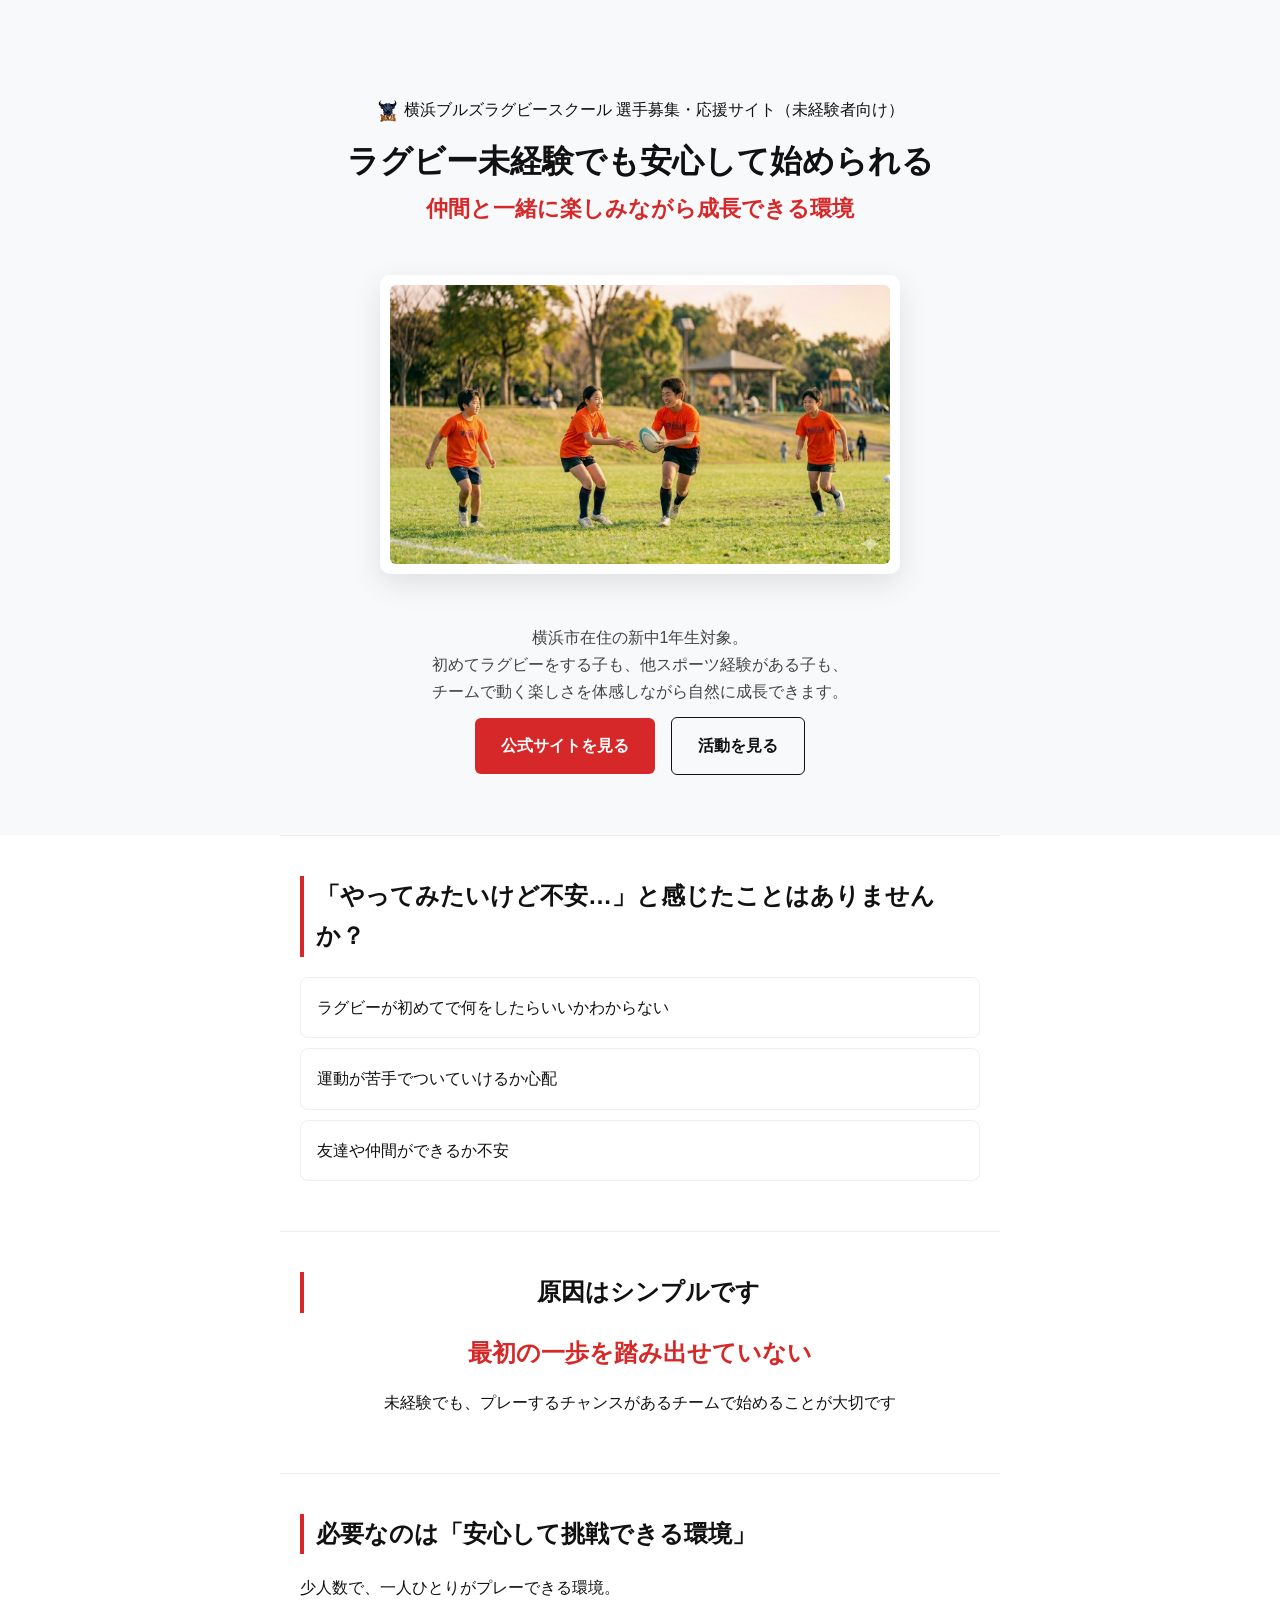
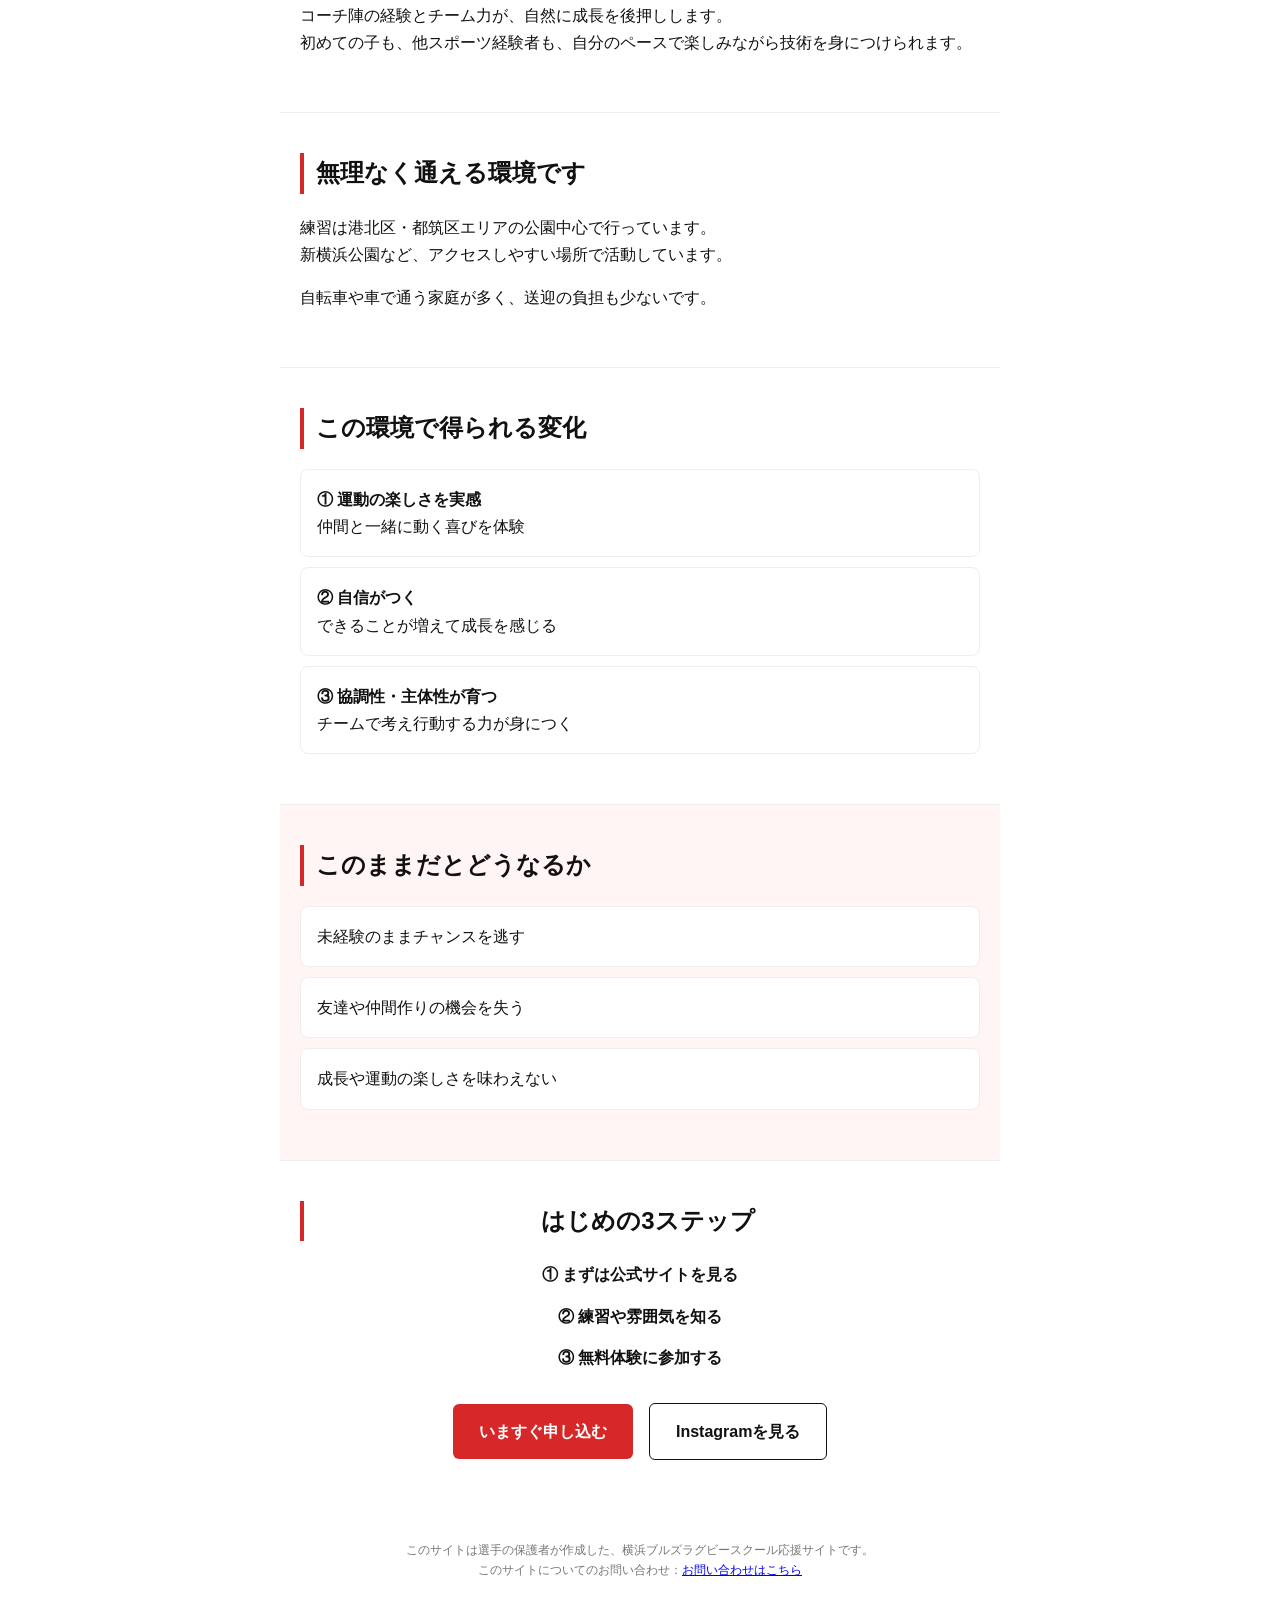
==== beginners/index.html @ faf9c1c5 "初回コミット：サイトを追加" ====
<!doctype html>
<html lang="ja">
<head>
  <meta charset="utf-8" />
  <meta name="viewport" content="width=device-width,initial-scale=1" />
  <title>横浜ブルズラグビースクール（未経験者向け）</title>
  <meta name="description" content="横浜市在住の新中1年生向けラグビースクール。ラグビー未経験・他スポーツ経験者も安心して参加可能。体験・見学も受付中。">
  <link rel="icon" href="../assets/images/favicon.png">
  <link rel="stylesheet" href="styles.css">

  <style>
    :root {
      --main: #111;
      --accent: #d62828;
      --bg: #f8f9fb;
    }

    body {
      font-family: -apple-system, BlinkMacSystemFont, "Helvetica Neue", Arial, sans-serif;
      margin: 0;
      color: var(--main);
      line-height: 1.7;
      background: #fff;
    }

    .container {
      max-width: 720px;
      margin: 0 auto;
      padding: 50px 20px;
    }

    h1 {
      font-size: 32px;
      line-height: 1.4;
      margin-bottom: 20px;
    }

    h2 {
      font-size: 24px;
      margin-bottom: 20px;
      border-left: 4px solid var(--accent);
      padding-left: 12px;
    }

    p {
      margin-bottom: 16px;
    }

    .center {
      text-align: center;
    }

    .hero {
      padding: 80px 20px 60px;
      text-align: center;
      background: var(--bg);
    }

    .hero strong {
      color: var(--accent);
      font-size: 22px;
      display: block;
      margin-top: 10px;
    }

    .lead {
      font-size: 16px;
      color: #444;
      margin-top: 20px;
    }

    .btn {
      display: inline-block;
      padding: 14px 26px;
      margin: 12px 6px 0;
      border-radius: 6px;
      text-decoration: none;
      font-weight: bold;
      transition: 0.2s;
    }

    .btn-primary {
      background: var(--accent);
      color: #fff;
    }

    .btn-primary:hover {
      opacity: 0.85;
    }

    .btn-outline {
      border: 1px solid var(--main);
      color: var(--main);
    }

    .btn-outline:hover {
      background: #eee;
    }

    .section {
      border-top: 1px solid #eee;
      padding-top: 40px;
      padding-bottom: 40px;
    }

    .card {
      border: 1px solid #eee;
      padding: 16px;
      border-radius: 8px;
      margin-bottom: 10px;
      background: #fff;
    }

    .em {
      font-size: 24px;
      font-weight: bold;
      text-align: center;
      margin-top: 20px;
      color: var(--accent);
    }

    #risk {
      background: #fff5f5;
    }

    .steps div {
      margin-bottom: 14px;
      font-weight: bold;
    }

    footer {
      text-align: center;
      padding: 40px 20px;
      font-size: 12px;
      color: #777;
    }
  </style>
</head>

<body>

<!-- ヒーロー -->
<section class="hero">
  <p><img src="../assets/images/favicon.png" alt="ブルズアイコン" class="hero-icon">横浜ブルズラグビースクール 選手募集・応援サイト（未経験者向け）</p>

  <h1>
    ラグビー未経験でも安心して始められる<br>
    <strong>仲間と一緒に楽しみながら成長できる環境</strong>
  </h1>

  <div style="margin:50px auto; max-width:520px; padding:10px; background:#fff; box-shadow:0 10px 30px rgba(0,0,0,0.1); border-radius:10px;">
    <img src="../assets/images/bulls2.png" alt="ラグビー未経験者も楽しめるイメージ" style="width:100%; border-radius:6px; display:block;">
  </div>

  <p class="lead">
    横浜市在住の新中1年生対象。<br>
    初めてラグビーをする子も、他スポーツ経験がある子も、<br>
    チームで動く楽しさを体感しながら自然に成長できます。
  </p>

  <div>
    <a class="btn btn-primary" href="https://www.yokohama-bulls.com/" target="_blank">公式サイトを見る</a>
    <a class="btn btn-outline" href="https://www.instagram.com/yokohamabulls/" target="_blank">活動を見る</a>
  </div>
</section>

<!-- 問題 -->
<section class="section container">
  <h2>「やってみたいけど不安…」と感じたことはありませんか？</h2>

  <div class="card">ラグビーが初めてで何をしたらいいかわからない</div>
  <div class="card">運動が苦手でついていけるか心配</div>
  <div class="card">友達や仲間ができるか不安</div>
</section>

<!-- 原因 -->
<section class="section container center">
  <h2>原因はシンプルです</h2>
  <p class="em">最初の一歩を踏み出せていない</p>
  <p>未経験でも、プレーするチャンスがあるチームで始めることが大切です</p>
</section>

<!-- 解決 -->
<section class="section container">
  <h2>必要なのは「安心して挑戦できる環境」</h2>
  <p>
    少人数で、一人ひとりがプレーできる環境。<br>
    コーチ陣の経験とチーム力が、自然に成長を後押しします。<br>
    初めての子も、他スポーツ経験者も、自分のペースで楽しみながら技術を身につけられます。
  </p>
</section>

<!-- 通いやすさ -->
<section class="section container">
  <h2>無理なく通える環境です</h2>
  <p>
    練習は港北区・都筑区エリアの公園中心で行っています。<br>
    新横浜公園など、アクセスしやすい場所で活動しています。
  </p>
  <p>
    自転車や車で通う家庭が多く、送迎の負担も少ないです。
  </p>
</section>

<!-- 価値 -->
<section class="section container">
  <h2>この環境で得られる変化</h2>
  <div class="card"><strong>① 運動の楽しさを実感</strong><br>仲間と一緒に動く喜びを体験</div>
  <div class="card"><strong>② 自信がつく</strong><br>できることが増えて成長を感じる</div>
  <div class="card"><strong>③ 協調性・主体性が育つ</strong><br>チームで考え行動する力が身につく</div>
</section>

<!-- リスク -->
<section id="risk" class="section container">
  <h2>このままだとどうなるか</h2>
  <div class="card">未経験のままチャンスを逃す</div>
  <div class="card">友達や仲間作りの機会を失う</div>
  <div class="card">成長や運動の楽しさを味わえない</div>
</section>

<!-- 行動 -->
<section class="section container center">
  <h2>はじめの3ステップ</h2>

  <div class="steps">
    <div>① まずは公式サイトを見る</div>
    <div>② 練習や雰囲気を知る</div>
    <div>③ 無料体験に参加する</div>
  </div>

  <div style="margin-top:20px;">
    <a class="btn btn-primary" href="https://docs.google.com/forms/d/e/1FAIpQLScMbWHjaMj93km7fLN0arxT--hF-zhpwSCYR-7rwsT6xZbc7A/viewform" target="_blank">いますぐ申し込む</a>
    <a class="btn btn-outline" href="https://www.instagram.com/yokohamabulls/" target="_blank">Instagramを見る</a>
  </div>
</section>

<footer>
  このサイトは選手の保護者が作成した、横浜ブルズラグビースクール応援サイトです。
  <br>このサイトについてのお問い合わせ：<a href="mailto:atsuvu@gmail.com">お問い合わせはこちら</a>
</footer>

</body>
</html>
---- beginners/styles.css ----
:root{
  --main:#111; --accent:#d62828; --bg:#f8f9fb;
}
*{box-sizing:border-box}
body{font-family:-apple-system,BlinkMacSystemFont,"Helvetica Neue",Arial,sans-serif;margin:0;color:var(--main);background:#fff;line-height:1.6}
.hero{background:var(--bg);padding:48px 16px;text-align:center}
.hero-icon{height:1.5em;max-height:1.5em;width:auto;vertical-align:middle;margin-right:0.5ch;display:inline-block}
.eyebrow{color:#666;margin:0 0 8px;font-weight:600}
h1{font-size:28px;margin:0 0 10px}
.lead{color:#444;margin:0 auto;max-width:640px}
.container{max-width:720px;margin:0 auto;padding:28px 16px}
h2{font-size:20px;margin:0 0 12px;border-left:4px solid var(--accent);padding-left:10px}
.card{border:1px solid #eee;padding:12px;border-radius:8px;margin-bottom:10px;background:#fff}
.steps div{font-weight:700;margin-bottom:10px}
.actions{margin-top:18px}
.btn{display:inline-block;padding:10px 18px;border-radius:6px;text-decoration:none;font-weight:700;margin-right:8px}
.btn-primary{background:var(--accent);color:#fff}
.btn-outline{border:1px solid #333;color:var(--main)}
footer{text-align:center;padding:24px;color:#777;font-size:13px}
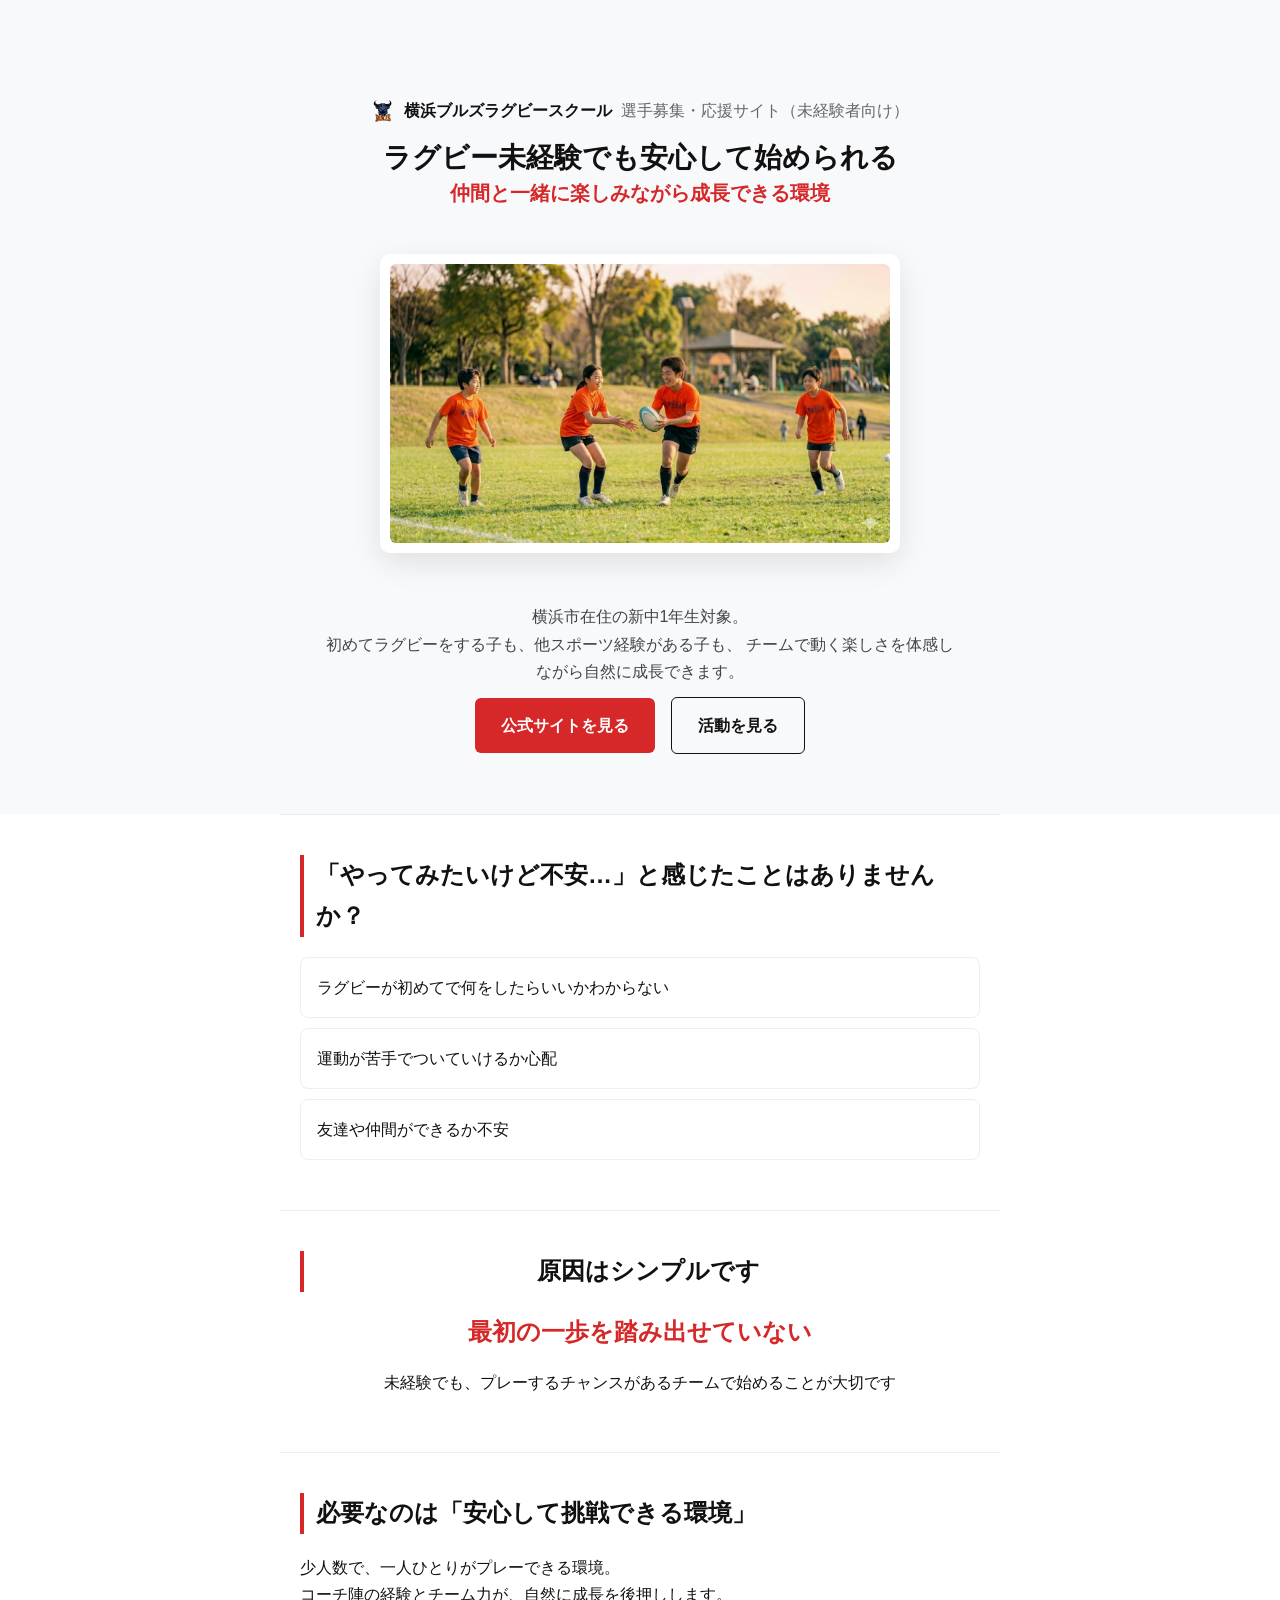
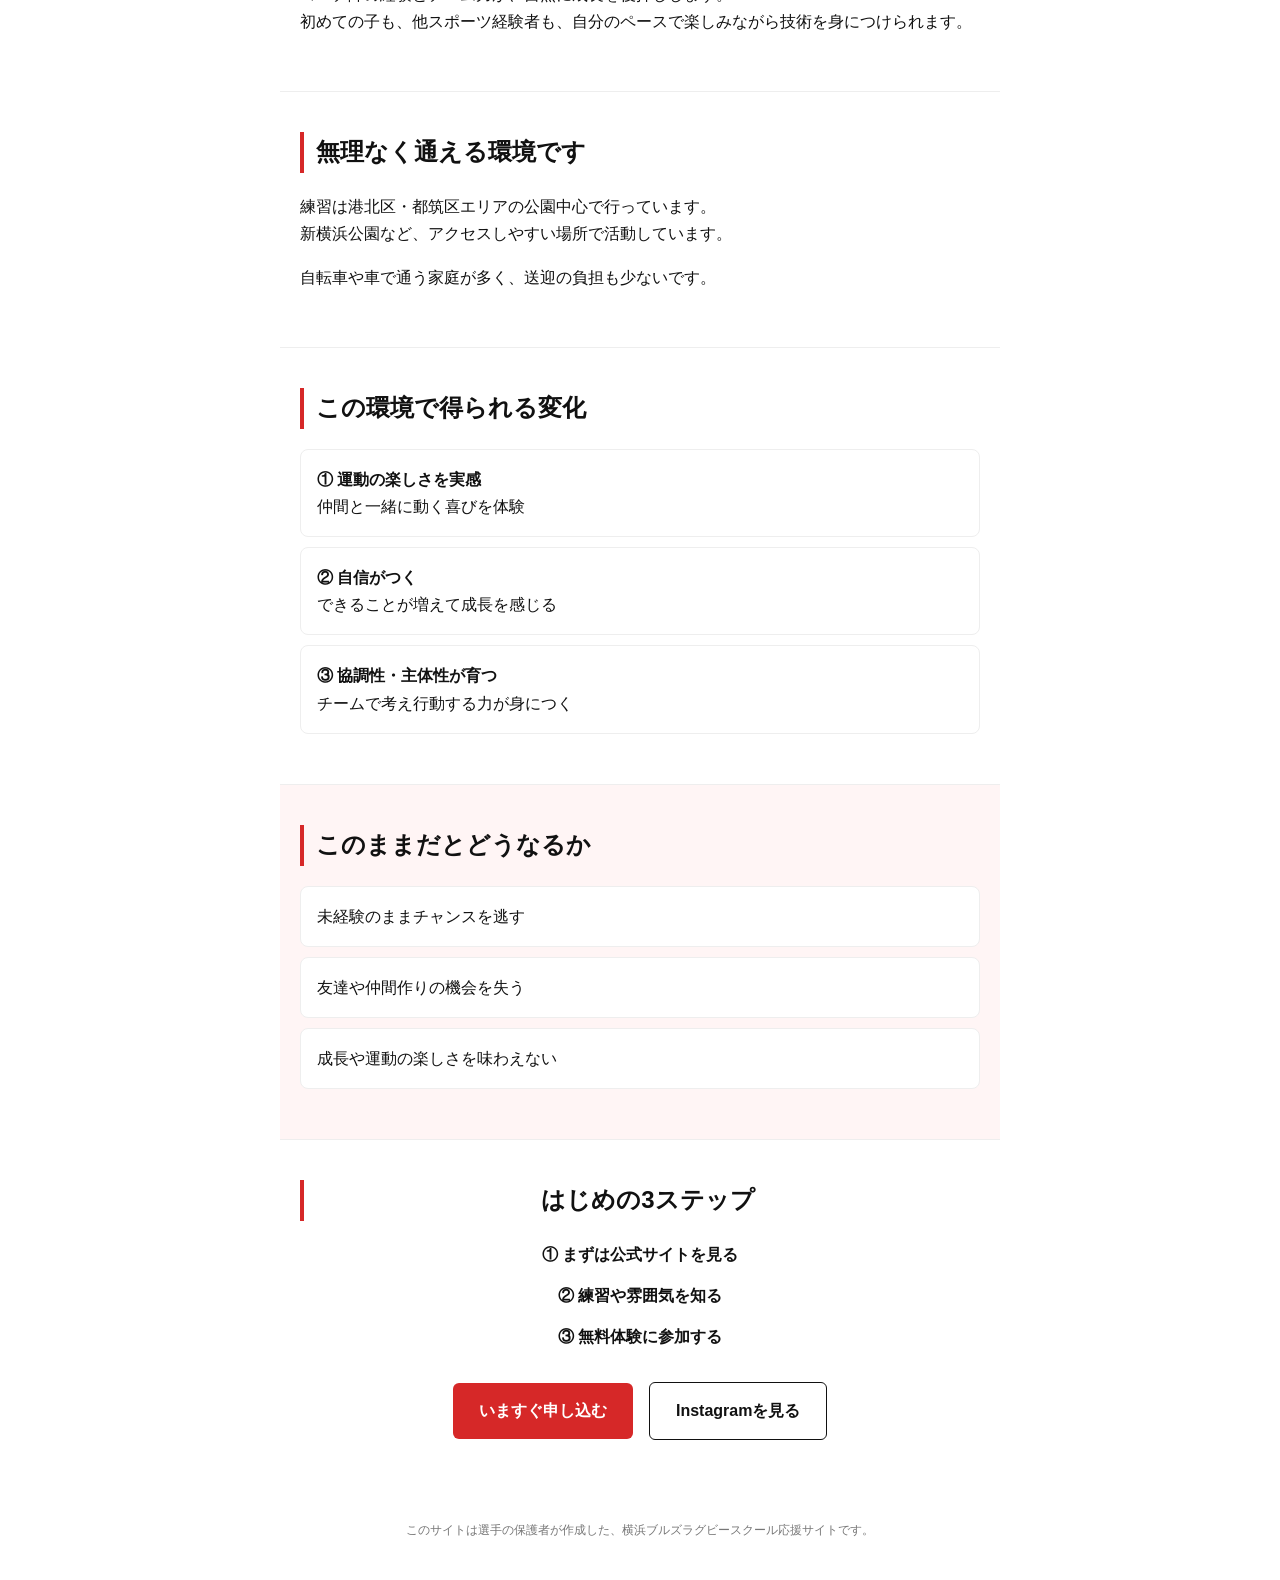
==== commit 3390c74b: "未経験者向け: ヒーローの改行調整と mailto 削除" ====
--- a/beginners/index.html
+++ b/beginners/index.html
@@ -30,9 +30,11 @@
     }
 
     h1 {
-      font-size: 32px;
-      line-height: 1.4;
-      margin-bottom: 20px;
+      font-size: 28px;
+      line-height: 1.25;
+      margin-bottom: 12px;
+      word-break: keep-all;
+      hyphens: none;
     }
 
     h2 {
@@ -58,9 +60,22 @@
 
     .hero strong {
       color: var(--accent);
-      font-size: 22px;
+      font-size: 20px;
       display: block;
-      margin-top: 10px;
+      margin-top: 8px;
+      line-height: 1.05;
+      -webkit-font-smoothing:antialiased;
+    }
+
+    /* タイトルとサブタイトルの改行制御 */
+    .site-title{display:inline-block;font-weight:700;vertical-align:middle}
+    .site-sub{display:inline-block;color:#666;margin-left:0.6ch;vertical-align:middle;white-space:nowrap}
+    @media(max-width:420px){
+      .site-title{font-size:14px}
+      .site-sub{font-size:12px}
+      .hero{padding:36px 14px 36px}
+      .hero h1{font-size:24px}
+      .hero strong{font-size:18px}
     }
 
     .lead {
@@ -141,7 +156,11 @@
 
 <!-- ヒーロー -->
 <section class="hero">
-  <p><img src="../assets/images/favicon.png" alt="ブルズアイコン" class="hero-icon">横浜ブルズラグビースクール 選手募集・応援サイト（未経験者向け）</p>
+  <p>
+    <img src="../assets/images/favicon.png" alt="ブルズアイコン" class="hero-icon">
+    <span class="site-title">横浜ブルズラグビースクール</span>
+    <span class="site-sub">選手募集・応援サイト（未経験者向け）</span>
+  </p>
 
   <h1>
     ラグビー未経験でも安心して始められる<br>
@@ -154,7 +173,7 @@
 
   <p class="lead">
     横浜市在住の新中1年生対象。<br>
-    初めてラグビーをする子も、他スポーツ経験がある子も、<br>
+    初めてラグビーをする子も、他スポーツ経験がある子も、
     チームで動く楽しさを体感しながら自然に成長できます。
   </p>
 
@@ -236,7 +255,6 @@
 
 <footer>
   このサイトは選手の保護者が作成した、横浜ブルズラグビースクール応援サイトです。
-  <br>このサイトについてのお問い合わせ：<a href="mailto:atsuvu@gmail.com">お問い合わせはこちら</a>
 </footer>
 
 </body>
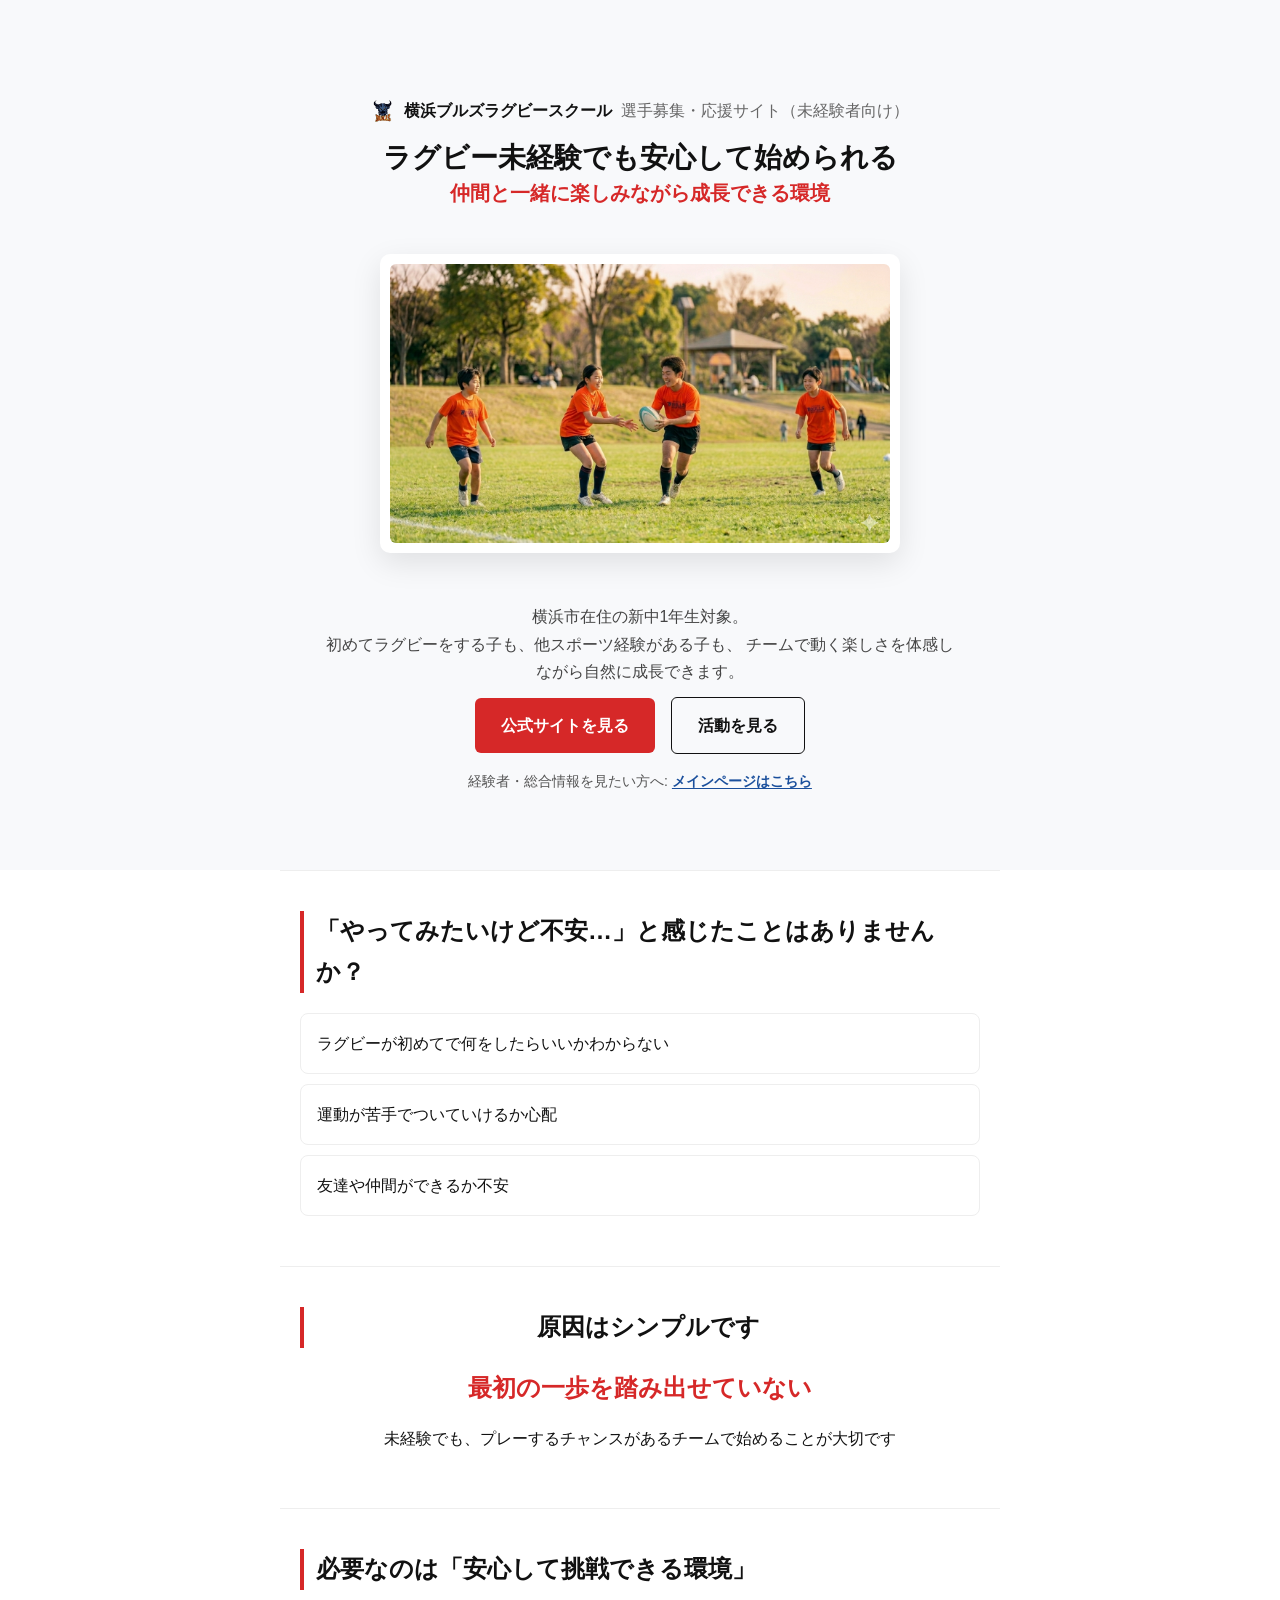
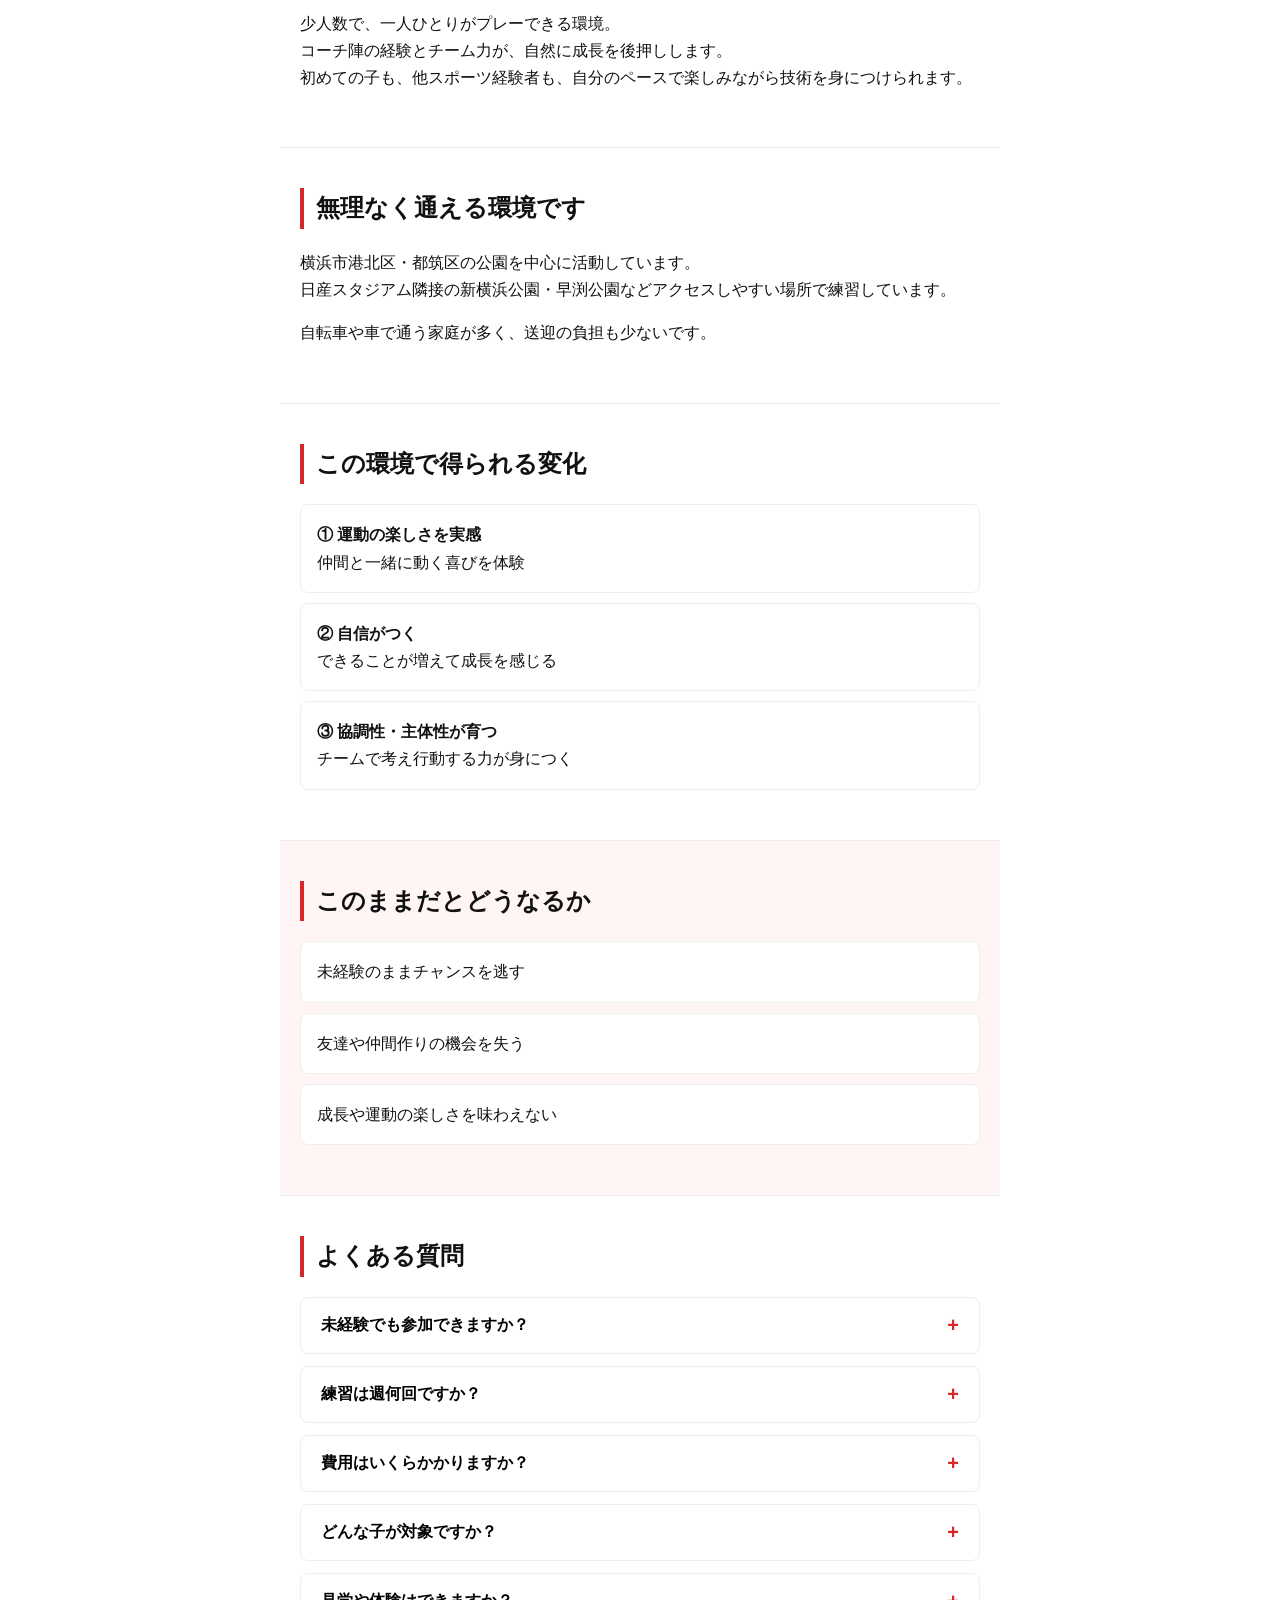
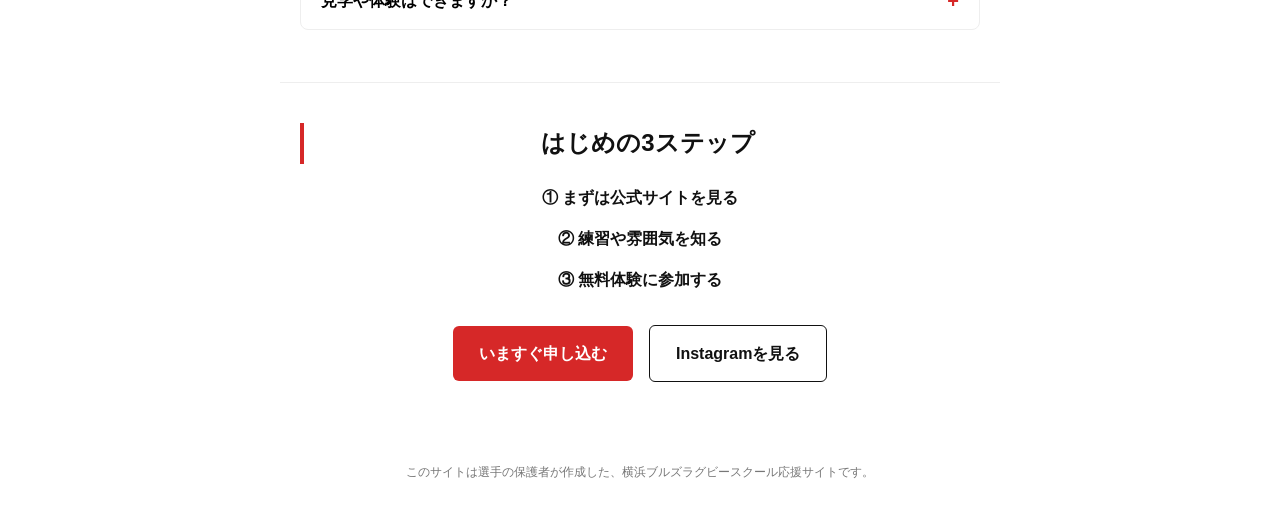
==== commit 7a898c28: "Update SEO URLs and FAQ location wording" ====
--- a/beginners/index.html
+++ b/beginners/index.html
@@ -3,10 +3,92 @@
 <head>
   <meta charset="utf-8" />
   <meta name="viewport" content="width=device-width,initial-scale=1" />
-  <title>横浜ブルズラグビースクール（未経験者向け）</title>
+  <title>横浜ブルズラグビースクール — 選手募集（未経験者向け）</title>
   <meta name="description" content="横浜市在住の新中1年生向けラグビースクール。ラグビー未経験・他スポーツ経験者も安心して参加可能。体験・見学も受付中。">
   <link rel="icon" href="../assets/images/favicon.png">
   <link rel="stylesheet" href="styles.css">
+
+  <!-- Google tag (gtag.js) -->
+  <script async src="https://www.googletagmanager.com/gtag/js?id=G-6VRE1WXG28"></script>
+  <script>
+    window.dataLayer = window.dataLayer || [];
+    function gtag(){dataLayer.push(arguments);}
+    gtag('js', new Date());
+
+    gtag('config', 'G-6VRE1WXG28', { 'anonymize_ip': true });
+  </script>
+
+  <!-- SEO: canonical, Open Graph, Twitter Card -->
+  <link rel="canonical" href="https://bulls.bizliv.life/beginners/" />
+  <meta property="og:site_name" content="横浜ブルズラグビースクール - 初心者向け" />
+  <meta property="og:title" content="未経験者向け | 横浜ブルズラグビースクール" />
+  <meta property="og:description" content="ラグビー未経験者向けの練習や見学情報。初心者歓迎、基礎から丁寧に指導します。" />
+  <meta property="og:url" content="https://bulls.bizliv.life/beginners/" />
+  <meta property="og:type" content="website" />
+  <meta property="og:image" content="https://bulls.bizliv.life/assets/images/beginners.png" />
+  <meta name="twitter:card" content="summary_large_image" />
+  <meta name="twitter:title" content="未経験者向け | 横浜ブルズラグビースクール" />
+  <meta name="twitter:description" content="ラグビー未経験者向けの練習や見学情報。初心者歓迎、基礎から丁寧に指導します。" />
+  <meta name="twitter:image" content="https://bulls.bizliv.life/assets/images/beginners.png" />
+
+  <!-- JSON-LD: WebPage / FAQPage -->
+  <script type="application/ld+json">
+  {
+    "@context": "https://schema.org",
+    "@type": "WebPage",
+    "name": "未経験者向け | 横浜ブルズラグビースクール",
+    "url": "https://bulls.bizliv.life/beginners/",
+    "description": "ラグビー未経験者向けの練習や見学情報。初心者歓迎、基礎から丁寧に指導します。"
+  }
+  </script>
+  <script type="application/ld+json">
+  {
+    "@context": "https://schema.org",
+    "@type": "FAQPage",
+    "mainEntity": [
+      {
+        "@type": "Question",
+        "name": "未経験でも参加できますか？",
+        "acceptedAnswer": {
+          "@type": "Answer",
+          "text": "はい、参加できます。未経験の子でも基礎から段階的に練習し、無理なくチームプレーに慣れていけるようサポートしています。"
+        }
+      },
+      {
+        "@type": "Question",
+        "name": "練習は週何回ですか？",
+        "acceptedAnswer": {
+          "@type": "Answer",
+          "text": "週2回練習しています。横浜市港北区・都筑区の公園（日産スタジアム隣接の新横浜公園・早渕公園など）で活動しています。"
+        }
+      },
+      {
+        "@type": "Question",
+        "name": "費用はいくらかかりますか？",
+        "acceptedAnswer": {
+          "@type": "Answer",
+          "text": "中学生の年会費は20,000円です。その他の費用は公式サイトやお問い合わせでご確認いただけます。"
+        }
+      },
+      {
+        "@type": "Question",
+        "name": "どんな子が対象ですか？",
+        "acceptedAnswer": {
+          "@type": "Answer",
+          "text": "横浜市在住の新中学1年生を主な対象として募集しています。ラグビー未経験の子、他スポーツ経験者どちらも歓迎です。"
+        }
+      },
+      {
+        "@type": "Question",
+        "name": "見学や体験はできますか？",
+        "acceptedAnswer": {
+          "@type": "Answer",
+          "text": "はい、見学・無料体験ともに受付中です。まずは公式サイトやフォームから気軽にお申し込みください。"
+        }
+      }
+    ]
+  }
+  </script>
 
   <style>
     :root {
@@ -33,8 +115,12 @@
       font-size: 28px;
       line-height: 1.25;
       margin-bottom: 12px;
-      word-break: keep-all;
+      word-break: normal;
+      overflow-wrap: anywhere;
+      line-break: strict;
       hyphens: none;
+      white-space: normal;
+      max-width: 100%;
     }
 
     h2 {
@@ -74,8 +160,17 @@
       .site-title{font-size:14px}
       .site-sub{font-size:12px}
       .hero{padding:36px 14px 36px}
-      .hero h1{font-size:24px}
+      .hero h1{font-size:20px;line-height:1.35}
       .hero strong{font-size:18px}
+    }
+    /* h1 行を確実に分ける */
+    .hero h1{padding:0 4px}
+    .hero h1 .h1-line{
+      display:block;
+      white-space:normal;
+      word-break:break-word;
+      overflow-wrap:anywhere;
+      max-width:100%;
     }
 
     .lead {
@@ -112,6 +207,22 @@
       background: #eee;
     }
 
+    .target-nav {
+      margin-top: 16px;
+      font-size: 14px;
+      color: #555;
+    }
+
+    .target-nav a {
+      color: #1a4f9c;
+      font-weight: 700;
+      text-underline-offset: 2px;
+    }
+
+    .target-nav a:hover {
+      opacity: 0.8;
+    }
+
     .section {
       border-top: 1px solid #eee;
       padding-top: 40px;
@@ -143,6 +254,53 @@
       font-weight: bold;
     }
 
+    /* FAQ */
+    .faq-item {
+      background: #fff;
+      border: 1px solid #eee;
+      border-radius: 8px;
+      margin-bottom: 12px;
+      overflow: hidden;
+    }
+
+    .faq-question {
+      width: 100%;
+      background: none;
+      border: none;
+      padding: 16px 20px;
+      text-align: left;
+      font-size: 16px;
+      font-weight: bold;
+      cursor: pointer;
+      display: flex;
+      justify-content: space-between;
+      align-items: center;
+      gap: 12px;
+    }
+
+    .faq-question:hover { background: #fafafa; }
+
+    .faq-question::after {
+      content: "+";
+      font-size: 20px;
+      color: var(--accent);
+      flex-shrink: 0;
+      transition: transform 0.2s;
+    }
+
+    .faq-item.open .faq-question::after {
+      transform: rotate(45deg);
+    }
+
+    .faq-answer {
+      display: none;
+      padding: 0 20px 16px;
+      color: #444;
+      line-height: 1.7;
+    }
+
+    .faq-item.open .faq-answer { display: block; }
+
     footer {
       text-align: center;
       padding: 40px 20px;
@@ -163,8 +321,8 @@
   </p>
 
   <h1>
-    ラグビー未経験でも安心して始められる<br>
-    <strong>仲間と一緒に楽しみながら成長できる環境</strong>
+    <span class="h1-line">ラグビー未経験でも安心して始められる</span>
+    <strong class="h1-line">仲間と一緒に楽しみながら成長できる環境</strong>
   </h1>
 
   <div style="margin:50px auto; max-width:520px; padding:10px; background:#fff; box-shadow:0 10px 30px rgba(0,0,0,0.1); border-radius:10px;">
@@ -178,9 +336,14 @@
   </p>
 
   <div>
-    <a class="btn btn-primary" href="https://www.yokohama-bulls.com/" target="_blank">公式サイトを見る</a>
-    <a class="btn btn-outline" href="https://www.instagram.com/yokohamabulls/" target="_blank">活動を見る</a>
-  </div>
+    <a class="btn btn-primary" href="https://www.yokohama-bulls.com/" target="_blank" rel="noopener noreferrer">公式サイトを見る</a>
+    <a class="btn btn-outline" href="https://www.instagram.com/yokohamabulls/" target="_blank" rel="noopener noreferrer">活動を見る</a>
+  </div>
+
+  <p class="target-nav">
+    経験者・総合情報を見たい方へ:
+    <a href="../">メインページはこちら</a>
+  </p>
 </section>
 
 <!-- 問題 -->
@@ -213,8 +376,8 @@
 <section class="section container">
   <h2>無理なく通える環境です</h2>
   <p>
-    練習は港北区・都筑区エリアの公園中心で行っています。<br>
-    新横浜公園など、アクセスしやすい場所で活動しています。
+    横浜市港北区・都筑区の公園を中心に活動しています。<br>
+    日産スタジアム隣接の新横浜公園・早渕公園などアクセスしやすい場所で練習しています。
   </p>
   <p>
     自転車や車で通う家庭が多く、送迎の負担も少ないです。
@@ -237,6 +400,37 @@
   <div class="card">成長や運動の楽しさを味わえない</div>
 </section>
 
+<!-- FAQ -->
+<section class="section container">
+  <h2>よくある質問</h2>
+
+  <div class="faq-item">
+    <button class="faq-question" aria-expanded="false" aria-controls="faq-a1">未経験でも参加できますか？</button>
+    <div class="faq-answer" id="faq-a1">はい、参加できます。未経験の子でも、パス・タックル・コンタクトの基礎から段階的に練習するので安心です。</div>
+  </div>
+
+  <div class="faq-item">
+    <button class="faq-question" aria-expanded="false" aria-controls="faq-a2">練習は週何回ですか？</button>
+    <div class="faq-answer" id="faq-a2">週2回練習しています。横浜市港北区・都筑区の公園（日産スタジアム隣接の新横浜公園・早渕公園など）で活動しています。</div>
+  </div>
+
+  <div class="faq-item">
+    <button class="faq-question" aria-expanded="false" aria-controls="faq-a3">費用はいくらかかりますか？</button>
+    <div class="faq-answer" id="faq-a3">中学生の年会費は20,000円です。その他の費用については公式サイト・お問い合わせフォームでご確認ください。</div>
+  </div>
+
+  <div class="faq-item">
+    <button class="faq-question" aria-expanded="false" aria-controls="faq-a4">どんな子が対象ですか？</button>
+    <div class="faq-answer" id="faq-a4">横浜市在住の新中学1年生を主な対象として募集しています。未経験の子、他スポーツ経験者どちらも歓迎です。</div>
+  </div>
+
+  <div class="faq-item">
+    <button class="faq-question" aria-expanded="false" aria-controls="faq-a5">見学や体験はできますか？</button>
+    <div class="faq-answer" id="faq-a5">はい、見学・無料体験ともに受付中です。まずは公式サイトやフォームからお気軽にお申し込みください。</div>
+  </div>
+
+</section>
+
 <!-- 行動 -->
 <section class="section container center">
   <h2>はじめの3ステップ</h2>
@@ -248,8 +442,8 @@
   </div>
 
   <div style="margin-top:20px;">
-    <a class="btn btn-primary" href="https://docs.google.com/forms/d/e/1FAIpQLScMbWHjaMj93km7fLN0arxT--hF-zhpwSCYR-7rwsT6xZbc7A/viewform" target="_blank">いますぐ申し込む</a>
-    <a class="btn btn-outline" href="https://www.instagram.com/yokohamabulls/" target="_blank">Instagramを見る</a>
+    <a class="btn btn-primary" href="https://docs.google.com/forms/d/e/1FAIpQLScMbWHjaMj93km7fLN0arxT--hF-zhpwSCYR-7rwsT6xZbc7A/viewform" target="_blank" rel="noopener noreferrer">いますぐ申し込む</a>
+    <a class="btn btn-outline" href="https://www.instagram.com/yokohamabulls/" target="_blank" rel="noopener noreferrer">Instagramを見る</a>
   </div>
 </section>
 
@@ -257,5 +451,15 @@
   このサイトは選手の保護者が作成した、横浜ブルズラグビースクール応援サイトです。
 </footer>
 
+<script>
+  document.querySelectorAll('.faq-question').forEach(btn => {
+    btn.addEventListener('click', () => {
+      const item = btn.closest('.faq-item');
+      const isOpen = item.classList.toggle('open');
+      btn.setAttribute('aria-expanded', isOpen ? 'true' : 'false');
+    });
+  });
+</script>
+
 </body>
 </html>
